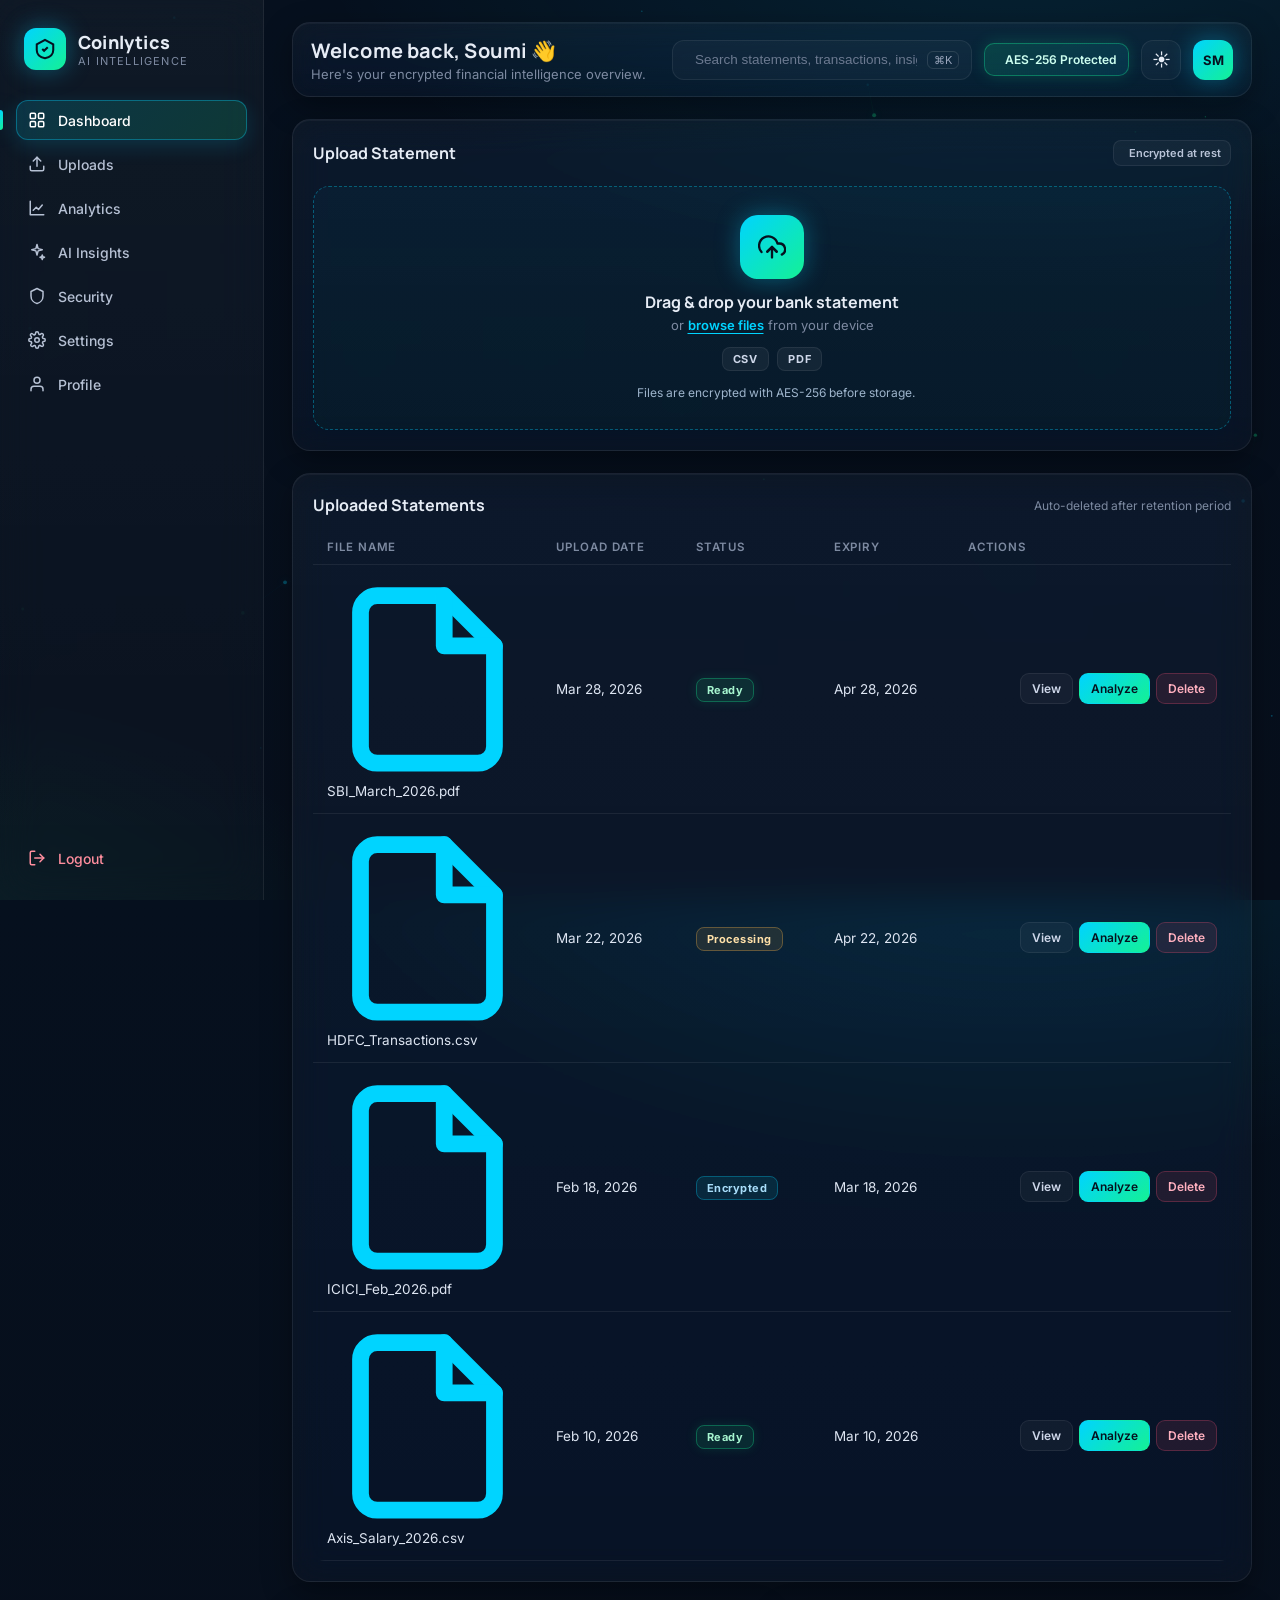
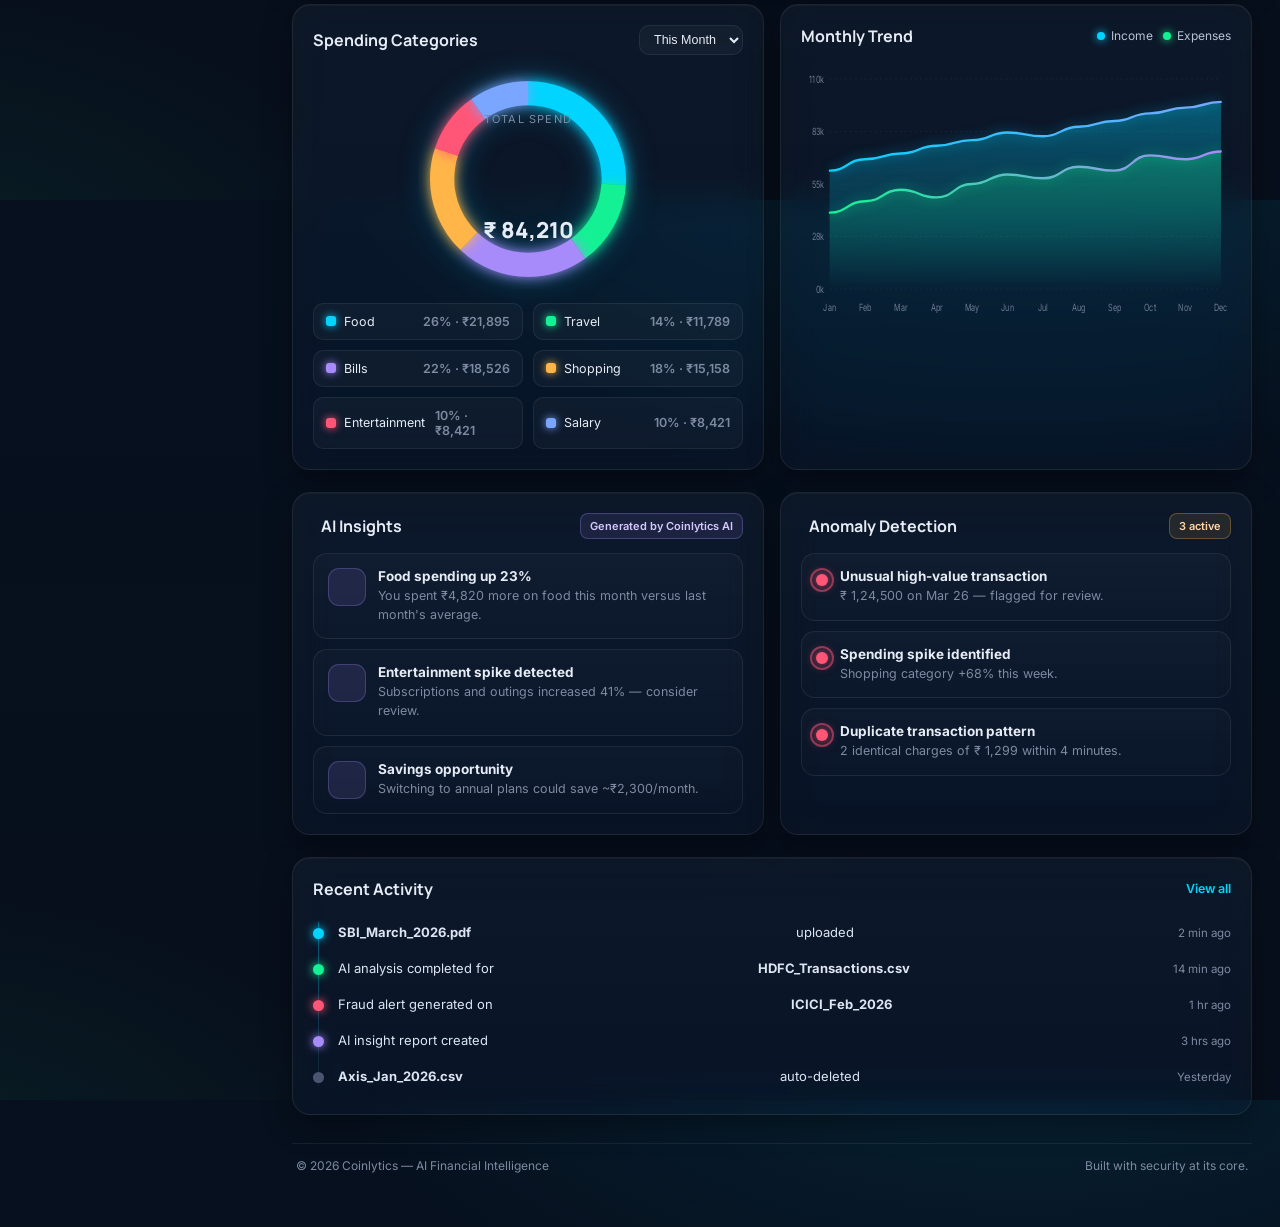
==== frontend/src/dashboard2.html @ 1932ca07 "dashboard uploaded" ====
<!DOCTYPE html>
<html lang="en">
<head>
<meta charset="UTF-8" />
<meta name="viewport" content="width=device-width, initial-scale=1.0" />
<title>Coinlytics — AI Financial Intelligence</title>
<link rel="preconnect" href="https://fonts.googleapis.com">
<link rel="preconnect" href="https://fonts.gstatic.com" crossorigin>
<link href="https://fonts.googleapis.com/css2?family=Inter:wght@400;500;600;700&family=Manrope:wght@500;600;700;800&family=Poppins:wght@500;600;700&display=swap" rel="stylesheet">
<link rel="stylesheet" href="css/dashboard2.css" />
</head>
<body>
<canvas id="particles"></canvas>

<div class="app">
  <!-- SIDEBAR -->
  <aside class="sidebar" id="sidebar">
    <div class="logo">
      <div class="logo-mark">
        <svg viewBox="0 0 24 24" fill="none" stroke="currentColor" stroke-width="2.2"><path d="M12 2L3 7v6c0 5 4 8 9 9 5-1 9-4 9-9V7l-9-5z"/><path d="M9 12l2 2 4-4"/></svg>
      </div>
      <div>
        <div class="logo-text">Coinlytics</div>
        <div class="logo-sub">AI Intelligence</div>
      </div>
    </div>

    <nav class="nav">
      <a class="nav-item active" href="#"><i data-icon="grid"></i><span>Dashboard</span></a>
      <a class="nav-item" href="#uploads"><i data-icon="upload"></i><span>Uploads</span></a>
      <a class="nav-item" href="#analytics"><i data-icon="chart"></i><span>Analytics</span></a>
      <a class="nav-item" href="#ai"><i data-icon="spark"></i><span>AI Insights</span></a>
      <a class="nav-item" href="#security"><i data-icon="shield"></i><span>Security</span></a>
      <a class="nav-item" href="#"><i data-icon="cog"></i><span>Settings</span></a>
      <a class="nav-item" href="#"><i data-icon="user"></i><span>Profile</span></a>
    </nav>

    <div class="sidebar-foot">
      <a class="nav-item logout" href="homepage1.html"><i data-icon="logout"></i><span>Logout</span></a>
    </div>
  </aside>

  <!-- MAIN -->
  <main class="main">
    <!-- HEADER -->
    <header class="topbar glass">
      <button class="hamburger" id="hamburger" aria-label="Toggle menu">
        <span></span><span></span><span></span>
      </button>
      <div class="welcome">
        <h1>Welcome back, Soumi <span class="wave">👋</span></h1>
        <p>Here's your encrypted financial intelligence overview.</p>
      </div>
      <div class="topbar-actions">
        <div class="search">
          <i data-icon="search"></i>
          <input type="text" placeholder="Search statements, transactions, insights…" />
          <span class="kbd">⌘K</span>
        </div>
        <div class="badge secure">
          <i data-icon="lock"></i><span>AES-256 Protected</span>
        </div>
        <button class="icon-btn theme-toggle" id="themeToggle" aria-label="Toggle Theme">
          <span id="themeIcon">☀️</span>
        </button>
        <div class="avatar">
          <span>SM</span>
        </div>
      </div>
    </header>

    <!--
    <section class="stats">
      <div class="stat-card glass">
        <div class="stat-head">
          <div class="stat-icon cyan"><i data-icon="file"></i></div>
          <span class="trend up">+12.4%</span>
        </div>
        <div class="stat-value" data-count="1284">0</div>
        <div class="stat-label">Statements Uploaded</div>
        <svg class="spark" viewBox="0 0 100 30" preserveAspectRatio="none"><polyline points="0,22 12,18 24,20 36,12 48,15 60,8 72,11 84,5 100,9" fill="none" stroke="url(#g1)" stroke-width="2"/><defs><linearGradient id="g1" x1="0" x2="1"><stop offset="0" stop-color="#00d4ff"/><stop offset="1" stop-color="#14f195"/></linearGradient></defs></svg>
      </div>
      <div class="stat-card glass">
        <div class="stat-head">
          <div class="stat-icon green"><i data-icon="zap"></i></div>
          <span class="trend up">+8.1%</span>
        </div>
        <div class="stat-value" data-count="38421">0</div>
        <div class="stat-label">Transactions Processed</div>
        <svg class="spark" viewBox="0 0 100 30" preserveAspectRatio="none"><polyline points="0,18 12,20 24,14 36,16 48,10 60,12 72,6 84,9 100,4" fill="none" stroke="url(#g1)" stroke-width="2"/></svg>
      </div>
      <div class="stat-card glass">
        <div class="stat-head">
          <div class="stat-icon violet"><i data-icon="spark"></i></div>
          <span class="trend up">+24.7%</span>
        </div>
        <div class="stat-value" data-count="412">0</div>
        <div class="stat-label">AI Insights Generated</div>
        <svg class="spark" viewBox="0 0 100 30" preserveAspectRatio="none"><polyline points="0,24 12,20 24,22 36,15 48,17 60,10 72,13 84,6 100,8" fill="none" stroke="url(#g1)" stroke-width="2"/></svg>
      </div>
      <div class="stat-card glass">
        <div class="stat-head">
          <div class="stat-icon red"><i data-icon="alert"></i></div>
          <span class="trend down">-3.2%</span>
        </div>
        <div class="stat-value" data-count="7">0</div>
        <div class="stat-label">Fraud Alerts Detected</div>
        <svg class="spark" viewBox="0 0 100 30" preserveAspectRatio="none"><polyline points="0,10 12,14 24,8 36,16 48,12 60,18 72,14 84,20 100,16" fill="none" stroke="#ff5577" stroke-width="2"/></svg>
      </div>
    </section>
    -->

    <!-- UPLOAD -->
    <section id="uploads" class="dashboard-grid">
      <div class="card glass upload-card">
        <div class="card-head">
          <h2>Upload Statement</h2>
          <span class="chip"><i data-icon="lock"></i> Encrypted at rest</span>
        </div>
        <div class="dropzone" id="dropzone">
          <div class="drop-icon"><i data-icon="upload-cloud"></i></div>
          <h3>Drag & drop your bank statement</h3>
          <p>or <label for="fileInput" class="browse">browse files</label> from your device</p>
          <div class="formats">
            <span>CSV</span><span>PDF</span>
          </div>
          <input type="file" id="fileInput" accept=".csv,.pdf" hidden multiple />
          <div class="progress" id="progress"><div class="bar"></div></div>
          <div class="secure-note"><i data-icon="shield"></i> Files are encrypted with AES-256 before storage.</div>
        </div>
      </div>

      <!-- HEALTH SCORE -->
      <!--
      <div class="card glass health-card">
        <div class="card-head">
          <h2>Financial Health</h2>
          <span class="chip good">Good</span>
        </div>
        <div class="health-body">
          <div class="gauge">
            <svg viewBox="0 0 160 160">
              <defs>
                <linearGradient id="ggrad" x1="0" x2="1" y1="0" y2="1">
                  <stop offset="0" stop-color="#00d4ff"/>
                  <stop offset="1" stop-color="#14f195"/>
                </linearGradient>
              </defs>
              <circle cx="80" cy="80" r="66" stroke="rgba(255,255,255,0.07)" stroke-width="12" fill="none"/>
              <circle id="gaugeArc" cx="80" cy="80" r="66" stroke="url(#ggrad)" stroke-width="12" fill="none" stroke-linecap="round" stroke-dasharray="414" stroke-dashoffset="414" transform="rotate(-90 80 80)"/>
            </svg>
            <div class="gauge-text">
              <div class="score" id="scoreNum">0</div>
              <div class="score-out">/ 100</div>
            </div>
          </div>
          <ul class="health-list">
            <li><span class="dot ok"></span> Strong saving pattern</li>
            <li><span class="dot warn"></span> Moderate spending risk</li>
            <li><span class="dot ok"></span> Low debt exposure</li>
            <li><span class="dot ok"></span> Income stability: high</li>
          </ul>
        </div>
      </div>
    -->
    </section>

    <!-- STATEMENTS TABLE -->
    <section class="card glass">
      <div class="card-head">
        <h2>Uploaded Statements</h2>
        <span class="muted"><i data-icon="clock"></i> Auto-deleted after retention period</span>
      </div>
      <div class="table-wrap">
        <table class="table">
          <thead>
            <tr><th>File Name</th><th>Upload Date</th><th>Status</th><th>Expiry</th><th class="ta-right">Actions</th></tr>
          </thead>
          <tbody id="filesBody">
            <tr><td><i data-icon="file"></i> SBI_March_2026.pdf</td><td>Mar 28, 2026</td><td><span class="status ready">Ready</span></td><td>Apr 28, 2026</td><td class="ta-right"><button class="btn ghost">View</button><button class="btn primary">Analyze</button><button class="btn danger">Delete</button></td></tr>
            <tr><td><i data-icon="file"></i> HDFC_Transactions.csv</td><td>Mar 22, 2026</td><td><span class="status processing">Processing</span></td><td>Apr 22, 2026</td><td class="ta-right"><button class="btn ghost">View</button><button class="btn primary">Analyze</button><button class="btn danger">Delete</button></td></tr>
            <tr><td><i data-icon="file"></i> ICICI_Feb_2026.pdf</td><td>Feb 18, 2026</td><td><span class="status encrypted">Encrypted</span></td><td>Mar 18, 2026</td><td class="ta-right"><button class="btn ghost">View</button><button class="btn primary">Analyze</button><button class="btn danger">Delete</button></td></tr>
            <tr><td><i data-icon="file"></i> Axis_Salary_2026.csv</td><td>Feb 10, 2026</td><td><span class="status ready">Ready</span></td><td>Mar 10, 2026</td><td class="ta-right"><button class="btn ghost">View</button><button class="btn primary">Analyze</button><button class="btn danger">Delete</button></td></tr>
          </tbody>
        </table>
      </div>
    </section>

    <!-- ANALYTICS -->
    <section id="analytics" class="grid-2">
      <div class="card glass">
        <div class="card-head">
          <h2>Spending Categories</h2>
          <select class="select"><option>This Month</option><option>Last Month</option><option>Year</option></select>
        </div>
        <div class="pie-wrap">
          <svg class="pie" id="pie" viewBox="0 0 200 200"></svg>
          <div class="pie-center">
            <div class="pc-label">Total Spend</div>
            <div class="pc-value">₹ 84,210</div>
          </div>
        </div>
        <ul class="cat-list" id="catList"></ul>
      </div>

      <div class="card glass">
        <div class="card-head">
          <h2>Monthly Trend</h2>
          <div class="legend"><span class="lg cyan">Income</span><span class="lg green">Expenses</span></div>
        </div>
        <div class="chart-wrap">
          <svg id="lineChart" viewBox="0 0 600 260" preserveAspectRatio="none"></svg>
          <div class="tooltip" id="tooltip"></div>
        </div>
      </div>
    </section>

    <!-- AI + ANOMALIES -->
    <section id="ai" class="grid-2">
      <div class="card glass">
        <div class="card-head">
          <h2><i data-icon="spark"></i> AI Insights</h2>
          <span class="chip ai">Generated by Coinlytics AI</span>
        </div>
        <div class="insights">
          <div class="insight">
            <div class="ins-icon"><i data-icon="trend"></i></div>
            <div><h4>Food spending up 23%</h4><p>You spent ₹4,820 more on food this month versus last month's average.</p></div>
          </div>
          <div class="insight">
            <div class="ins-icon"><i data-icon="entertain"></i></div>
            <div><h4>Entertainment spike detected</h4><p>Subscriptions and outings increased 41% — consider review.</p></div>
          </div>
          <div class="insight">
            <div class="ins-icon"><i data-icon="save"></i></div>
            <div><h4>Savings opportunity</h4><p>Switching to annual plans could save ~₹2,300/month.</p></div>
          </div>
        </div>
      </div>

      <div class="card glass">
        <div class="card-head">
          <h2><i data-icon="alert"></i> Anomaly Detection</h2>
          <span class="chip warn">3 active</span>
        </div>
        <div class="alerts">
          <div class="alert"><div class="pulse"></div><div><h4>Unusual high-value transaction</h4><p>₹ 1,24,500 on Mar 26 — flagged for review.</p></div></div>
          <div class="alert"><div class="pulse"></div><div><h4>Spending spike identified</h4><p>Shopping category +68% this week.</p></div></div>
          <div class="alert"><div class="pulse"></div><div><h4>Duplicate transaction pattern</h4><p>2 identical charges of ₹ 1,299 within 4 minutes.</p></div></div>
        </div>
      </div>
    </section>

    <!-- SECURITY + ACTIVITY -->
     <!--
    <section id="security" class="grid-2">
      <div class="card glass security-card">
        <div class="card-head">
          <h2><i data-icon="shield"></i> Security Center</h2>
          <span class="chip good">All systems secure</span>
        </div>
        <div class="sec-grid">
          <div class="sec-item"><i data-icon="lock"></i><div><h4>AES-256 Encryption</h4><p>Active on all uploads</p></div></div>
          <div class="sec-item"><i data-icon="cloud"></i><div><h4>Secure Cloud Storage</h4><p>Isolated, region-locked</p></div></div>
          <div class="sec-item"><i data-icon="clock"></i><div><h4>Limited Retention</h4><p>Auto-purge after 30 days</p></div></div>
          <div class="sec-item"><i data-icon="eye-off"></i><div><h4>Privacy-First</h4><p>Zero third-party trackers</p></div></div>
          <div class="sec-item"><i data-icon="key"></i><div><h4>Zero Credentials</h4><p>No bank passwords collected</p></div></div>
          <div class="sec-item"><i data-icon="shield"></i><div><h4>SOC 2 Aligned</h4><p>Audited controls</p></div></div>
        </div>
        <div class="pledge">
          <i data-icon="shield"></i>
          <p>We <strong>never</strong> ask for your banking password or login credentials.</p>
        </div>
      </div>
    -->

      <div class="card glass">
        <div class="card-head">
          <h2>Recent Activity</h2>
          <a class="muted-link" href="#">View all</a>
        </div>
        <ul class="timeline">
          <li><span class="tl-dot cyan"></span><div><b>SBI_March_2026.pdf</b> uploaded<small>2 min ago</small></div></li>
          <li><span class="tl-dot green"></span><div>AI analysis completed for <b>HDFC_Transactions.csv</b><small>14 min ago</small></div></li>
          <li><span class="tl-dot red"></span><div>Fraud alert generated on <b>ICICI_Feb_2026</b><small>1 hr ago</small></div></li>
          <li><span class="tl-dot violet"></span><div>AI insight report created<small>3 hrs ago</small></div></li>
          <li><span class="tl-dot muted"></span><div><b>Axis_Jan_2026.csv</b> auto-deleted<small>Yesterday</small></div></li>
        </ul>
      </div>
    </section>

    <footer class="foot">
      <span>© 2026 Coinlytics — AI Financial Intelligence</span>
      <span class="muted">Built with security at its core.</span>
    </footer>
  </main>
</div>

<script src="js/dashboard2.js"></script>
</body>
</html>
---- frontend/src/css/dashboard2.css ----
/* ============== BASE ============== */
*,*::before,*::after{box-sizing:border-box;margin:0;padding:0}
:root{
  --bg:#07111f;
  --bg-2:#0a1628;
  --panel:#0f172a;
  --panel-2:#0d1626;
  --line:rgba(255,255,255,0.07);
  --line-2:rgba(255,255,255,0.12);
  --text:#e6ecf5;
  --muted:#7d8aa1;
  --cyan:#00d4ff;
  --green:#14f195;
  --violet:#a78bfa;
  --red:#ff5577;
  --amber:#ffb547;
  --grad:linear-gradient(135deg,#00d4ff 0%,#14f195 100%);
  --grad-soft:linear-gradient(135deg,rgba(0,212,255,.15),rgba(20,241,149,.15));
  --glow-cyan:0 0 24px rgba(0,212,255,.35);
  --glow-green:0 0 24px rgba(20,241,149,.35);
  --radius:18px;
  --radius-sm:12px;
}
body.light-mode {
  --bg:#f4f7fb;
  --bg-2:#ffffff;
  --panel:#ffffff;
  --panel-2:#f8fafc;
  --line:rgba(15,23,42,0.08);
  --line-2:rgba(15,23,42,0.14);
  --text:#0f172a;
  --muted:#5b6475;

  background:
    radial-gradient(1200px 600px at 80% -10%,rgba(0,212,255,.08),transparent 60%),
    radial-gradient(900px 500px at -10% 110%,rgba(20,241,149,.08),transparent 60%),
    linear-gradient(180deg,#edf2f7 0%,#f8fafc 100%);
}
html,body{height:100%}
html {
  scroll-behavior: smooth;
}
body{
  font-family:'Inter','Manrope','Poppins',system-ui,sans-serif;
  color:var(--text);
  background:
    radial-gradient(1200px 600px at 80% -10%,rgba(0,212,255,.10),transparent 60%),
    radial-gradient(900px 500px at -10% 110%,rgba(20,241,149,.08),transparent 60%),
    linear-gradient(180deg,#06101e 0%,#070f1c 100%);
  min-height:100vh;
  overflow-x:hidden;
  -webkit-font-smoothing:antialiased;
  transition:
  background 0.4s ease,
  color 0.3s ease;
}
a{color:inherit;text-decoration:none}
button{font:inherit;cursor:pointer;border:0;background:none;color:inherit}

#particles{position:fixed;inset:0;z-index:0;pointer-events:none;opacity:.55}

/* ============== LAYOUT ============== */
.app{
  position:relative;z-index:1;
  display:grid;
  grid-template-columns:264px 1fr;
  min-height:100vh;
}
.main{padding:22px 28px 40px;display:flex;flex-direction:column;gap:22px;min-width:0}

/* ============== GLASS ============== */
.glass{
  background:linear-gradient(180deg,rgba(255,255,255,0.04),rgba(255,255,255,0.02));
  border:1px solid var(--line);
  backdrop-filter:blur(18px) saturate(140%);
  -webkit-backdrop-filter:blur(18px) saturate(140%);
  border-radius:var(--radius);
  box-shadow:0 10px 30px rgba(0,0,0,.35), inset 0 1px 0 rgba(255,255,255,.04);
}

/* ============== SIDEBAR ============== */
.sidebar{
  position:sticky;top:0;height:100vh;
  display:flex;flex-direction:column;gap:18px;
  padding:22px 16px;
  background:linear-gradient(180deg,rgba(255,255,255,0.04),rgba(255,255,255,0.015));
  border-right:1px solid var(--line);
  backdrop-filter:blur(20px);
  z-index:5;
}
.logo{display:flex;align-items:center;gap:12px;padding:6px 8px}
.logo-mark{
  width:42px;height:42px;border-radius:12px;
  display:grid;place-items:center;color:#06101e;
  background:var(--grad);
  box-shadow:var(--glow-cyan);
}
.logo-mark svg{width:22px;height:22px}
.logo-text{font-family:'Manrope',sans-serif;font-weight:800;letter-spacing:.2px;font-size:18px}
.logo-sub{font-size:11px;color:var(--muted);letter-spacing:1.2px;text-transform:uppercase}
.nav{display:flex;flex-direction:column;gap:4px;margin-top:6px}
.nav-item{
  display:flex;align-items:center;gap:12px;
  padding:11px 12px;border-radius:12px;
  color:#b6c1d4;font-weight:500;font-size:14px;
  position:relative;transition:all .25s ease;
}
.nav-item i{width:18px;height:18px;display:inline-block;flex-shrink:0}
.nav-item:hover{color:#fff;background:rgba(255,255,255,.04);box-shadow:inset 0 0 0 1px var(--line-2)}
.nav-item.active{
  color:#fff;
  background:var(--grad-soft);
  box-shadow:inset 0 0 0 1px rgba(0,212,255,.35),0 6px 20px rgba(0,212,255,.15);
}
.nav-item.active::before{
  content:"";position:absolute;left:-16px;top:10px;bottom:10px;width:3px;
  background:var(--grad);border-radius:0 4px 4px 0;box-shadow:var(--glow-cyan);
}
.sidebar-foot{margin-top:auto;display:flex;flex-direction:column;gap:10px}
.pro-card{
  padding:14px;border-radius:14px;
  background:linear-gradient(135deg,rgba(0,212,255,.12),rgba(20,241,149,.10));
  border:1px solid rgba(0,212,255,.25);
  position:relative;overflow:hidden;
}
.pro-card::after{content:"";position:absolute;inset:0;background:radial-gradient(120px 60px at 100% 0%,rgba(20,241,149,.25),transparent 70%);pointer-events:none}
.pro-title{font-weight:700;font-size:14px}
.pro-sub{font-size:12px;color:#a9b6cc;margin:4px 0 10px}
.pro-btn{
  width:100%;padding:8px 10px;border-radius:10px;font-weight:600;font-size:12.5px;
  color:#06101e;background:var(--grad);box-shadow:var(--glow-cyan);
  transition:transform .2s ease;
}
.pro-btn:hover{transform:translateY(-1px)}
.nav-item.logout{color:#ff8e9e}
.nav-item.logout:hover{background:rgba(255,85,119,.08)}

/* ============== TOPBAR ============== */
.topbar{
  display:flex;align-items:center;gap:18px;padding:14px 18px;
}
.hamburger{display:none;width:38px;height:38px;border-radius:10px;background:rgba(255,255,255,.04);border:1px solid var(--line);flex-direction:column;gap:4px;align-items:center;justify-content:center}
.hamburger span{width:18px;height:2px;background:#cfd8ea;border-radius:2px}
.welcome{flex:1;min-width:0}
.welcome h1{font-family:'Manrope',sans-serif;font-size:20px;font-weight:700;letter-spacing:.1px}
.welcome .wave{display:inline-block;animation:wave 2.5s ease infinite;transform-origin:70% 70%}
@keyframes wave{0%,60%,100%{transform:rotate(0)}10%{transform:rotate(14deg)}20%{transform:rotate(-8deg)}30%{transform:rotate(14deg)}40%{transform:rotate(-4deg)}50%{transform:rotate(10deg)}}
.welcome p{color:var(--muted);font-size:13px;margin-top:2px}
.topbar-actions{display:flex;align-items:center;gap:12px}
.search{
  display:flex;align-items:center;gap:10px;padding:9px 12px;
  background:rgba(255,255,255,.03);border:1px solid var(--line);border-radius:12px;min-width:300px;
  transition:border-color .2s ease, box-shadow .2s ease;
}
.search:focus-within{border-color:rgba(0,212,255,.4);box-shadow:0 0 0 3px rgba(0,212,255,.10)}
.search input{flex:1;background:none;border:0;outline:0;color:var(--text);font-size:13.5px}
.search input::placeholder{color:#6c7a91}
.kbd{font-size:11px;color:#9aa6bc;border:1px solid var(--line-2);padding:1px 6px;border-radius:6px}
.badge.secure{
  display:flex;align-items:center;gap:8px;font-size:12px;font-weight:600;
  padding:8px 12px;border-radius:10px;
  background:linear-gradient(135deg,rgba(20,241,149,.15),rgba(0,212,255,.10));
  border:1px solid rgba(20,241,149,.35);color:#cdfff0;
  box-shadow:0 0 16px rgba(20,241,149,.18);
}
.icon-btn{
  position:relative;width:40px;height:40px;border-radius:12px;
  background:rgba(255,255,255,.03);border:1px solid var(--line);
  display:grid;place-items:center;transition:all .2s ease;
}
.icon-btn:hover{border-color:rgba(0,212,255,.35);box-shadow:0 0 18px rgba(0,212,255,.15)}
.icon-btn .dot{position:absolute;top:9px;right:10px;width:8px;height:8px;border-radius:50%;background:#ff5577;box-shadow:0 0 8px #ff5577}
.avatar{
  width:40px;height:40px;border-radius:12px;display:grid;place-items:center;
  font-weight:700;font-size:13px;color:#06101e;
  background:var(--grad);box-shadow:var(--glow-cyan);
}

/* ============== STATS ============== */
/*
.stats{display:grid;grid-template-columns:repeat(4,1fr);gap:16px}
.stat-card{padding:18px;position:relative;overflow:hidden;transition:transform .3s ease, box-shadow .3s ease}
.stat-card:hover{transform:translateY(-3px);box-shadow:0 16px 40px rgba(0,0,0,.45),0 0 0 1px rgba(0,212,255,.25),0 0 28px rgba(0,212,255,.10)}
.stat-head{display:flex;align-items:center;justify-content:space-between;margin-bottom:14px}
.stat-icon{width:40px;height:40px;border-radius:11px;display:grid;place-items:center}
.stat-icon i{width:18px;height:18px}
.stat-icon.cyan{background:rgba(0,212,255,.12);color:var(--cyan);box-shadow:inset 0 0 0 1px rgba(0,212,255,.3)}
.stat-icon.green{background:rgba(20,241,149,.12);color:var(--green);box-shadow:inset 0 0 0 1px rgba(20,241,149,.3)}
.stat-icon.violet{background:rgba(167,139,250,.14);color:var(--violet);box-shadow:inset 0 0 0 1px rgba(167,139,250,.3)}
.stat-icon.red{background:rgba(255,85,119,.12);color:var(--red);box-shadow:inset 0 0 0 1px rgba(255,85,119,.3)}
.trend{font-size:11.5px;font-weight:700;padding:4px 8px;border-radius:8px}
.trend.up{color:#a6f5cf;background:rgba(20,241,149,.12);border:1px solid rgba(20,241,149,.25)}
.trend.down{color:#ffb0bf;background:rgba(255,85,119,.12);border:1px solid rgba(255,85,119,.3)}
.stat-value{font-family:'Manrope',sans-serif;font-size:28px;font-weight:800;letter-spacing:.3px}
.stat-label{font-size:12.5px;color:var(--muted);margin-top:2px}
.spark{width:100%;height:34px;margin-top:8px;opacity:.95}
*/
/* ============== CARDS ============== */
.card{padding:20px}
.card-head{display:flex;align-items:center;justify-content:space-between;gap:12px;margin-bottom:14px}
.card-head h2{font-family:'Manrope',sans-serif;font-size:16px;font-weight:700;display:flex;align-items:center;gap:8px}
.card-head h2 i{color:var(--cyan)}
.chip{font-size:11px;font-weight:600;padding:5px 9px;border-radius:8px;background:rgba(255,255,255,.04);border:1px solid var(--line);color:#b9c4d8;display:inline-flex;align-items:center;gap:6px}
.chip.good{color:#a6f5cf;background:rgba(20,241,149,.10);border-color:rgba(20,241,149,.3)}
.chip.warn{color:#ffd6a8;background:rgba(255,181,71,.10);border-color:rgba(255,181,71,.3)}
.chip.ai{color:#d6c8ff;background:rgba(167,139,250,.10);border-color:rgba(167,139,250,.3)}
.muted{color:var(--muted);font-size:12px;display:inline-flex;align-items:center;gap:6px}
.muted-link{color:var(--cyan);font-size:12.5px;font-weight:600}
.select{background:rgba(255,255,255,.03);color:var(--text);border:1px solid var(--line);border-radius:10px;padding:6px 10px;font-size:12.5px;outline:0}

.grid-2{display:grid;grid-template-columns:1fr 1fr;gap:16px}


/* ============== UPLOAD ============== */
.upload-card{display:flex;flex-direction:column}
.dashboard-grid {
  display: grid;
  grid-template-columns: 1fr;
}
.dropzone{
  margin-top:6px;padding:28px;border-radius:16px;text-align:center;
  border:1.5px dashed rgba(0,212,255,.35);
  background:linear-gradient(180deg,rgba(0,212,255,.04),rgba(20,241,149,.03));
  position:relative;transition:all .25s ease;
}
.dropzone.drag{border-color:rgba(20,241,149,.65);box-shadow:0 0 0 4px rgba(20,241,149,.12),inset 0 0 40px rgba(20,241,149,.08)}
.drop-icon{
  width:64px;height:64px;border-radius:18px;margin:0 auto 12px;
  display:grid;place-items:center;color:#06101e;
  background:var(--grad);box-shadow:var(--glow-cyan);
  animation:float 4s ease-in-out infinite;
}
.drop-icon i{width:28px;height:28px}
.dropzone h3{font-family:'Manrope',sans-serif;font-size:16px;font-weight:700}
.dropzone p{color:var(--muted);font-size:13px;margin-top:4px}
.browse{color:var(--cyan);font-weight:600;cursor:pointer;text-decoration:underline;text-underline-offset:3px}
.formats{display:flex;justify-content:center;gap:8px;margin-top:14px}
.formats span{font-size:11px;font-weight:700;padding:4px 10px;border-radius:8px;background:rgba(255,255,255,.05);border:1px solid var(--line);color:#cfd8ea;letter-spacing:.8px}
.progress{margin:14px auto 0;width:100%;max-width:380px;height:6px;border-radius:4px;background:rgba(255,255,255,.05);overflow:hidden;display:none}
.progress.show{display:block}
.progress .bar{height:100%;width:0%;background:var(--grad);box-shadow:var(--glow-cyan);transition:width .2s ease}
.secure-note{margin-top:14px;font-size:12px;color:#9eb5cc;display:inline-flex;align-items:center;gap:8px}
.secure-note i{color:var(--green)}
@keyframes float{0%,100%{transform:translateY(0)}50%{transform:translateY(-6px)}}

/* ============== HEALTH ============== */
/*
.health-body{display:flex;gap:20px;align-items:center}
.gauge{position:relative;width:180px;height:180px;flex-shrink:0}
.gauge svg{width:100%;height:100%;filter:drop-shadow(0 0 12px rgba(0,212,255,.35))}
.gauge-text{position:absolute;inset:0;display:grid;place-items:center;text-align:center}
.score{font-family:'Manrope',sans-serif;font-size:42px;font-weight:800;background:var(--grad);-webkit-background-clip:text;background-clip:text;color:transparent}
.score-out{font-size:11px;color:var(--muted);letter-spacing:1.5px}
.health-list{list-style:none;display:flex;flex-direction:column;gap:10px;font-size:13.5px;color:#cfd8ea}
.health-list li{display:flex;align-items:center;gap:10px}
.health-list .dot{width:8px;height:8px;border-radius:50%}
.health-list .dot.ok{background:var(--green);box-shadow:0 0 10px var(--green)}
.health-list .dot.warn{background:var(--amber);box-shadow:0 0 10px var(--amber)}
*/

/* ============== TABLE ============== */
.table-wrap{overflow-x:auto;border-radius:12px}
.table{width:100%;border-collapse:separate;border-spacing:0;font-size:13.5px;min-width:680px}
.table th{text-align:left;font-weight:600;color:var(--muted);font-size:11.5px;letter-spacing:.8px;text-transform:uppercase;padding:10px 14px;border-bottom:1px solid var(--line)}
.table td{padding:14px;border-bottom:1px solid var(--line);color:#dde5f2}
.table tbody tr{transition:background .25s ease}
.table tbody tr:hover{background:rgba(0,212,255,.04)}
.table td i{color:var(--cyan);margin-right:8px;vertical-align:-3px}
.ta-right{text-align:right}
.status{font-size:11px;font-weight:700;padding:4px 10px;border-radius:8px;letter-spacing:.5px}
.status.ready{color:#a6f5cf;background:rgba(20,241,149,.10);border:1px solid rgba(20,241,149,.3);box-shadow:0 0 12px rgba(20,241,149,.12)}
.status.processing{color:#ffe0a8;background:rgba(255,181,71,.10);border:1px solid rgba(255,181,71,.3)}
.status.encrypted{color:#a8defa;background:rgba(0,212,255,.10);border:1px solid rgba(0,212,255,.3)}
.btn{font-size:12px;font-weight:600;padding:7px 11px;border-radius:9px;margin-left:6px;transition:all .2s ease;border:1px solid transparent}
.btn.ghost{background:rgba(255,255,255,.04);border-color:var(--line);color:#cfd8ea}
.btn.ghost:hover{border-color:var(--line-2)}
.btn.primary{background:var(--grad);color:#06101e}
.btn.primary:hover{box-shadow:var(--glow-cyan)}
.btn.danger{background:rgba(255,85,119,.1);color:#ffb0bf;border-color:rgba(255,85,119,.25)}
.btn.danger:hover{background:rgba(255,85,119,.18)}

/* =========================================================
   COMPACT UPLOADED FILE LIST
   ========================================================= */

.uploaded-files{
  display:flex;
  flex-direction:column;
  gap:10px;
  margin-top:14px;
}

.file-item{
  display:flex;
  align-items:center;
  justify-content:space-between;

  padding:10px 14px;
  border-radius:14px;

  background:rgba(255,255,255,.03);
  border:1px solid var(--line);

  min-height:auto;
}

.file-left{
  display:flex;
  align-items:center;
  gap:12px;
}

.file-icon{
  width:38px;
  height:38px;
  border-radius:10px;
  display:grid;
  place-items:center;

  background:rgba(0,212,255,.12);
  color:var(--cyan);

  flex-shrink:0;
}

.file-info h4{
  font-size:14px;
  margin-bottom:2px;
  line-height:1.2;
}

.file-info p{
  font-size:12px;
  color:var(--muted);
  margin:0;
}

.file-actions{
  display:flex;
  align-items:center;
  gap:8px;
}

.file-actions button{
  width:32px;
  height:32px;
  border-radius:10px;
  padding:0;
}

/* ============== PIE ============== */
.pie-wrap{position:relative;width:220px;height:220px;margin:6px auto 14px}
.pie{width:100%;height:100%;filter:drop-shadow(0 0 14px rgba(0,212,255,.25))}
.pie-center{position:absolute;inset:0;display:grid;place-items:center;text-align:center}
.pc-label{font-size:11px;color:var(--muted);letter-spacing:1.2px;text-transform:uppercase}
.pc-value{font-family:'Manrope',sans-serif;font-size:22px;font-weight:800;margin-top:2px}
.cat-list{list-style:none;display:grid;grid-template-columns:1fr 1fr;gap:10px}
.cat-list li{display:flex;align-items:center;justify-content:space-between;gap:10px;padding:10px 12px;background:rgba(255,255,255,.03);border:1px solid var(--line);border-radius:10px;font-size:12.5px}
.cat-left{display:flex;align-items:center;gap:8px}
.cat-dot{width:10px;height:10px;border-radius:3px}
.cat-right{color:var(--muted);font-weight:600}

/* ============== LINE CHART ============== */
.chart-wrap{position:relative;width:100%}
#lineChart{width:100%;height:260px;display:block}
.legend{display:flex;gap:10px;font-size:12px}
.lg{display:inline-flex;align-items:center;gap:6px;color:#b9c4d8}
.lg::before{content:"";width:8px;height:8px;border-radius:50%}
.lg.cyan::before{background:var(--cyan);box-shadow:0 0 8px var(--cyan)}
.lg.green::before{background:var(--green);box-shadow:0 0 8px var(--green)}
.tooltip{position:absolute;pointer-events:none;background:rgba(7,17,31,.95);border:1px solid var(--line-2);padding:8px 10px;border-radius:8px;font-size:11.5px;color:#dde5f2;opacity:0;transition:opacity .15s;white-space:nowrap;backdrop-filter:blur(6px)}

/* ============== INSIGHTS / ALERTS ============== */
.insights,.alerts{display:flex;flex-direction:column;gap:10px}
.insight,.alert{
  display:flex;gap:12px;padding:14px;border-radius:14px;
  background:linear-gradient(180deg,rgba(255,255,255,.025),rgba(255,255,255,.01));
  border:1px solid var(--line);transition:all .25s ease;
}
.insight:hover{border-color:rgba(167,139,250,.35);box-shadow:0 6px 24px rgba(167,139,250,.10)}
.alert:hover{border-color:rgba(255,85,119,.4);box-shadow:0 6px 24px rgba(255,85,119,.10)}
.ins-icon{width:38px;height:38px;border-radius:11px;display:grid;place-items:center;color:var(--violet);background:rgba(167,139,250,.12);box-shadow:inset 0 0 0 1px rgba(167,139,250,.25);flex-shrink:0}
.insight h4,.alert h4{font-size:13.5px;font-weight:700;margin-bottom:3px}
.insight p,.alert p{font-size:12.5px;color:var(--muted);line-height:1.5}
.alert{position:relative}
.alert .pulse{
  width:12px;height:12px;border-radius:50%;background:var(--red);
  margin-top:6px;flex-shrink:0;position:relative;box-shadow:0 0 12px var(--red);
}
.alert .pulse::after{content:"";position:absolute;inset:-6px;border-radius:50%;border:2px solid var(--red);opacity:.5;animation:pulse 1.6s ease-out infinite}
@keyframes pulse{0%{transform:scale(.6);opacity:.7}100%{transform:scale(1.6);opacity:0}}

/* ============== SECURITY ============== */
.sec-grid{display:grid;grid-template-columns:1fr 1fr;gap:10px}
.sec-item{display:flex;gap:12px;padding:12px;border-radius:12px;background:rgba(255,255,255,.025);border:1px solid var(--line);align-items:center}
.sec-item>i{width:34px;height:34px;display:grid;place-items:center;color:var(--green);background:rgba(20,241,149,.10);border-radius:10px;box-shadow:inset 0 0 0 1px rgba(20,241,149,.25);flex-shrink:0}
.sec-item h4{font-size:13px;font-weight:700}
.sec-item p{font-size:11.5px;color:var(--muted);margin-top:2px}
.pledge{margin-top:14px;padding:14px;border-radius:12px;display:flex;gap:12px;align-items:center;
  background:linear-gradient(135deg,rgba(20,241,149,.10),rgba(0,212,255,.06));
  border:1px solid rgba(20,241,149,.3);
}
.pledge i{color:var(--green);width:24px;height:24px;flex-shrink:0}
.pledge p{font-size:13px;color:#d8f5e8}
.pledge strong{color:#fff}

/* ============== TIMELINE ============== */
.timeline{list-style:none;display:flex;flex-direction:column;gap:0;position:relative}
.timeline::before{content:"";position:absolute;left:5px;top:8px;bottom:8px;width:1px;background:linear-gradient(180deg,rgba(0,212,255,.4),rgba(255,255,255,.04))}
.timeline li{display:flex;gap:14px;padding:10px 0;font-size:13px}
.timeline li>div{display:flex;justify-content:space-between;flex:1;color:#dde5f2;gap:12px;align-items:baseline}
.timeline li small{color:var(--muted);font-size:11.5px;white-space:nowrap}
.tl-dot{width:11px;height:11px;border-radius:50%;margin-top:4px;flex-shrink:0;position:relative;z-index:1}
.tl-dot.cyan{background:var(--cyan);box-shadow:0 0 10px var(--cyan)}
.tl-dot.green{background:var(--green);box-shadow:0 0 10px var(--green)}
.tl-dot.red{background:var(--red);box-shadow:0 0 10px var(--red)}
.tl-dot.violet{background:var(--violet);box-shadow:0 0 10px var(--violet)}
.tl-dot.muted{background:#4a5670}

.recent-activity {
  width: 100%;
  grid-column: 1 / -1;
}

/* ============== FOOTER ============== */
.foot{display:flex;justify-content:space-between;align-items:center;padding:14px 4px;font-size:12px;color:var(--muted);border-top:1px solid var(--line);margin-top:6px}

/* ============== ENTRANCE ANIMATIONS ============== */
.glass,.card,.stat-card{animation:rise .6s ease both}
.stat-card:nth-child(1){animation-delay:.04s}
.stat-card:nth-child(2){animation-delay:.10s}
.stat-card:nth-child(3){animation-delay:.16s}
.stat-card:nth-child(4){animation-delay:.22s}
@keyframes rise{from{opacity:0;transform:translateY(14px)}to{opacity:1;transform:translateY(0)}}

/* ============== RESPONSIVE ============== */
@media (max-width:1180px){
  .stats{grid-template-columns:repeat(2,1fr)}
  .grid-2{grid-template-columns:1fr}
  .sec-grid{grid-template-columns:1fr 1fr}
}
@media (max-width:900px){
  .app{grid-template-columns:1fr}
  .sidebar{
    position:fixed;left:0;top:0;height:100vh;width:264px;
    transform:translateX(-100%);transition:transform .3s ease;
  }
  .sidebar.open{transform:translateX(0);box-shadow:0 0 60px rgba(0,0,0,.6)}
  .hamburger{display:flex}
  .main{padding:16px}
  .search{min-width:0;flex:1}
  .welcome h1{font-size:17px}
  .welcome p{display:none}
}
@media (max-width:680px){
  .stats{grid-template-columns:1fr 1fr}
  .cat-list,.sec-grid{grid-template-columns:1fr}
  .topbar{flex-wrap:wrap}
  .topbar-actions{flex-wrap:wrap;width:100%}
  .search{order:5;width:100%}
  .badge.secure span{display:none}
  .health-body{flex-direction:column;text-align:center}
  .stat-value{font-size:22px}
  .foot{flex-direction:column;gap:6px}
}
@media (max-width:440px){
  .stats{grid-template-columns:1fr}
}

/* ===== LIGHT MODE FIXES ===== */
body.light-mode .sidebar {
  background:rgba(255,255,255,0.75);
}

body.light-mode .glass {
  background:rgba(255,255,255,0.7);
}

body.light-mode .nav-item {
  color:#334155;
}

body.light-mode .nav-item:hover {
  color:#0f172a;
  background:rgba(15,23,42,0.05);
}

body.light-mode .nav-item.active {
  color:#0f172a;
}
body.light-mode .logo-sub,
body.light-mode .stat-label,
body.light-mode .table-sub,
body.light-mode .muted,
body.light-mode p {
  color:#5b6475;
}

body.light-mode input,
body.light-mode textarea {
  color:#0f172a;
}

body.light-mode .search input::placeholder {
  color:#64748b;
}

body.light-mode .topbar,
body.light-mode .stat-card,
body.light-mode .card,
body.light-mode .table,
body.light-mode .chart-card {
  border:1px solid rgba(15,23,42,0.08);
}

.theme-toggle {
  font-size:18px;
}

body,
.sidebar,
.topbar,
.glass,
.card,
.stat-card,
.chart-card,
.table,
.nav-item,
button,
input,
textarea,
select,
.icon-btn,
.progress-fill,
.progress-track,
.upload-box,
.activity-item,
.transaction-item {
  transition:
    background-color 0.35s ease,
    color 0.35s ease,
    border-color 0.35s ease,
    box-shadow 0.35s ease,
    transform 0.25s ease;
}


/* =========================================================
   COMPLETE LIGHT MODE TEXT FIX
   ========================================================= */

body.light-mode {
  --text:#0f172a;
  --muted:#475569;
}

/* Main Headings */
body.light-mode h1,
body.light-mode h2,
body.light-mode h3,
body.light-mode h4,
body.light-mode h5,
body.light-mode h6 {
  color: var(--text);
}

/* Paragraphs & Labels */
body.light-mode p,
body.light-mode span,
body.light-mode label,
body.light-mode small,
body.light-mode strong {
  color: var(--text);
}

/* Secondary Text */
body.light-mode .muted,
body.light-mode .subtitle,
body.light-mode .stat-label,
body.light-mode .table-sub,
body.light-mode .logo-sub,
body.light-mode .section-subtitle {
  color: var(--muted);
}

/* Sidebar */
body.light-mode .nav-item {
  color: #334155;
}

body.light-mode .nav-item.active {
  color: #0f172a;
}

/* Cards */
body.light-mode .card,
body.light-mode .stat-card,
body.light-mode .chart-card,
body.light-mode .glass {
  color: var(--text);
}

/* Inputs */
body.light-mode input,
body.light-mode textarea,
body.light-mode select {
  color: var(--text);
  background: rgba(255,255,255,0.9);
}

/* Placeholder */
body.light-mode input::placeholder,
body.light-mode textarea::placeholder {
  color: #64748b;
}

/* Tables */
body.light-mode table,
body.light-mode th,
body.light-mode td {
  color: var(--text);
}

/* Buttons */
body.light-mode button {
  color: var(--text);
}
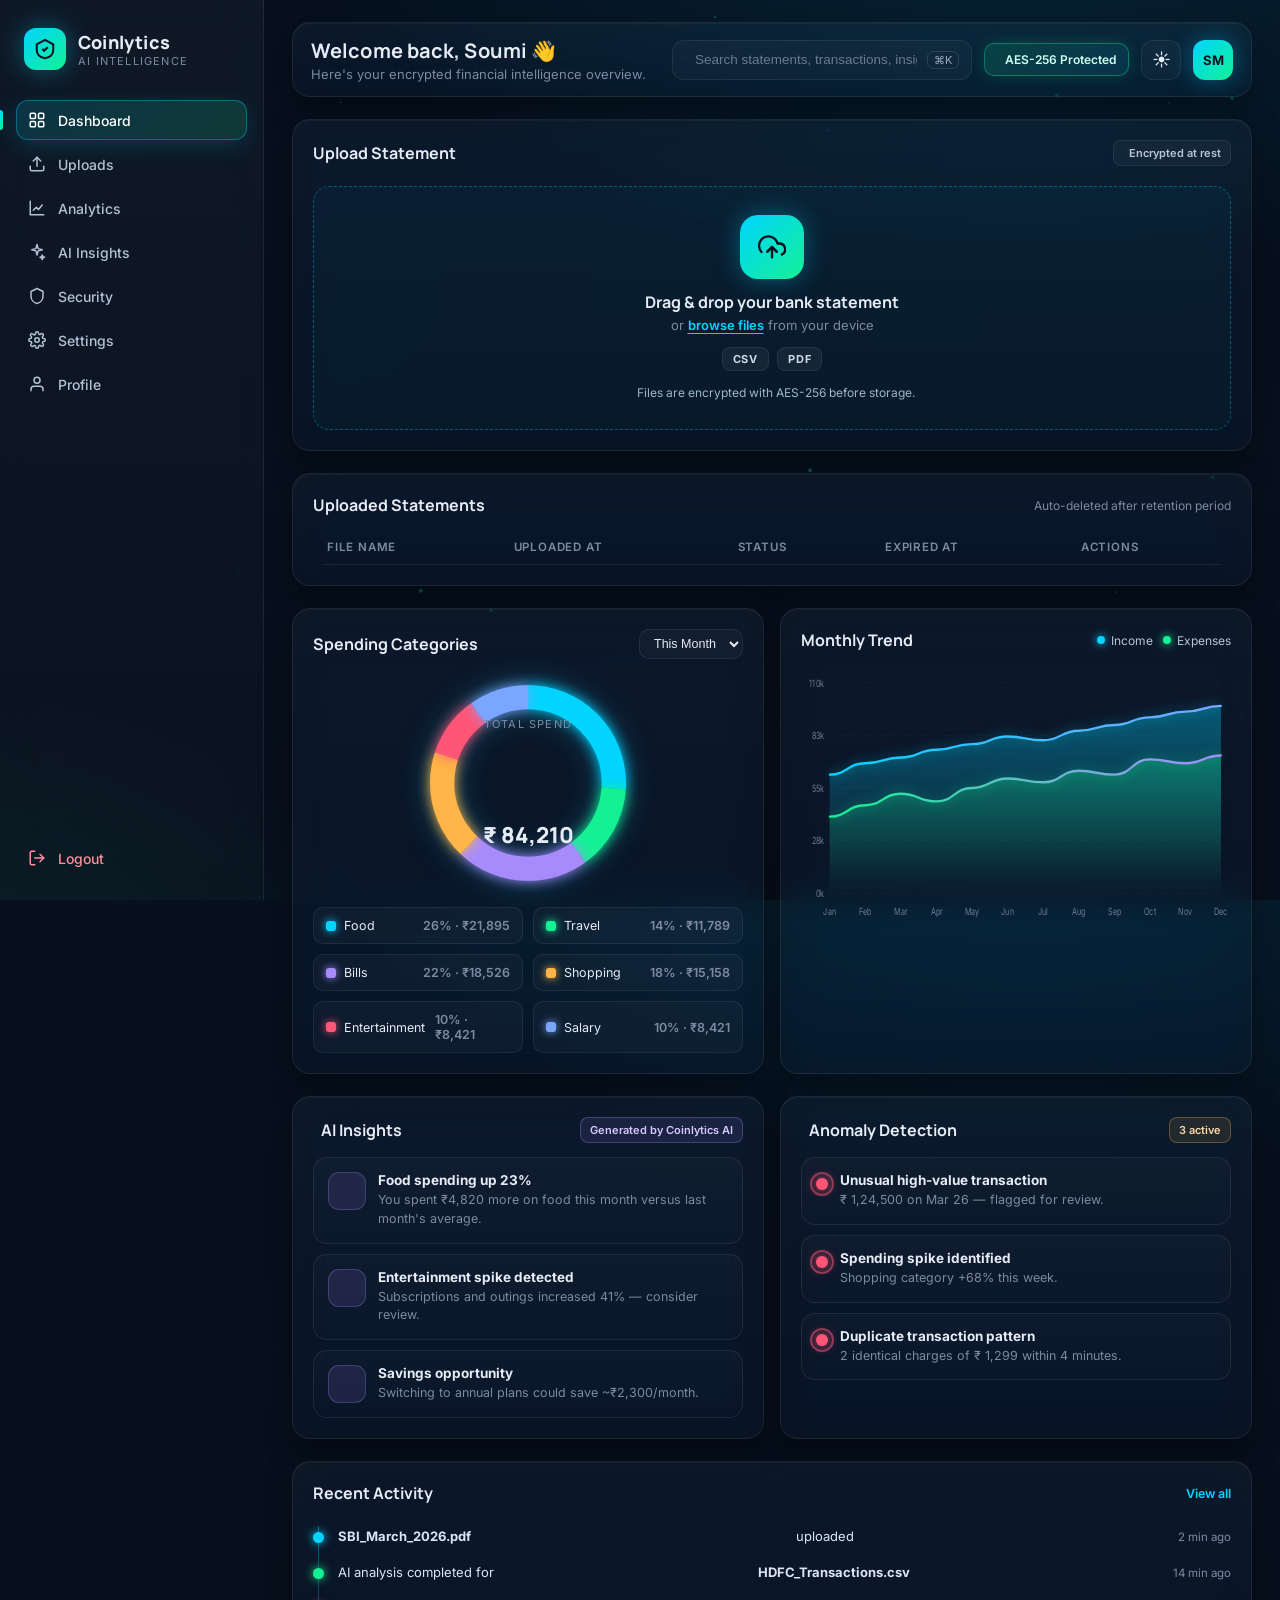
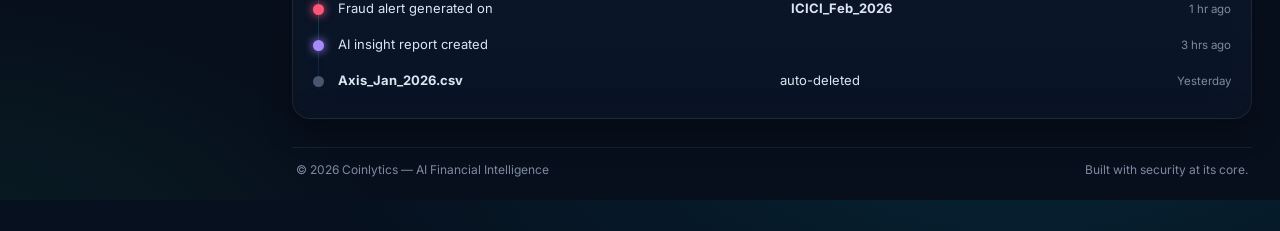
==== commit 8d19f2be: "file uploaded api added" ====
--- a/frontend/src/dashboard2.html
+++ b/frontend/src/dashboard2.html
@@ -174,14 +174,20 @@
       <div class="table-wrap">
         <table class="table">
           <thead>
-            <tr><th>File Name</th><th>Upload Date</th><th>Status</th><th>Expiry</th><th class="ta-right">Actions</th></tr>
+            <tr>
+              <th>File Name</th>
+              <th>Uploaded At</th>
+              <th>Status</th>
+              <th>Expired At</th>
+              <th class="ta-right">Actions</th>
+            </tr>
           </thead>
-          <tbody id="filesBody">
+          <!-- <tbody id="filesBody">
             <tr><td><i data-icon="file"></i> SBI_March_2026.pdf</td><td>Mar 28, 2026</td><td><span class="status ready">Ready</span></td><td>Apr 28, 2026</td><td class="ta-right"><button class="btn ghost">View</button><button class="btn primary">Analyze</button><button class="btn danger">Delete</button></td></tr>
             <tr><td><i data-icon="file"></i> HDFC_Transactions.csv</td><td>Mar 22, 2026</td><td><span class="status processing">Processing</span></td><td>Apr 22, 2026</td><td class="ta-right"><button class="btn ghost">View</button><button class="btn primary">Analyze</button><button class="btn danger">Delete</button></td></tr>
             <tr><td><i data-icon="file"></i> ICICI_Feb_2026.pdf</td><td>Feb 18, 2026</td><td><span class="status encrypted">Encrypted</span></td><td>Mar 18, 2026</td><td class="ta-right"><button class="btn ghost">View</button><button class="btn primary">Analyze</button><button class="btn danger">Delete</button></td></tr>
             <tr><td><i data-icon="file"></i> Axis_Salary_2026.csv</td><td>Feb 10, 2026</td><td><span class="status ready">Ready</span></td><td>Mar 10, 2026</td><td class="ta-right"><button class="btn ghost">View</button><button class="btn primary">Analyze</button><button class="btn danger">Delete</button></td></tr>
-          </tbody>
+          </tbody> -->
         </table>
       </div>
     </section>
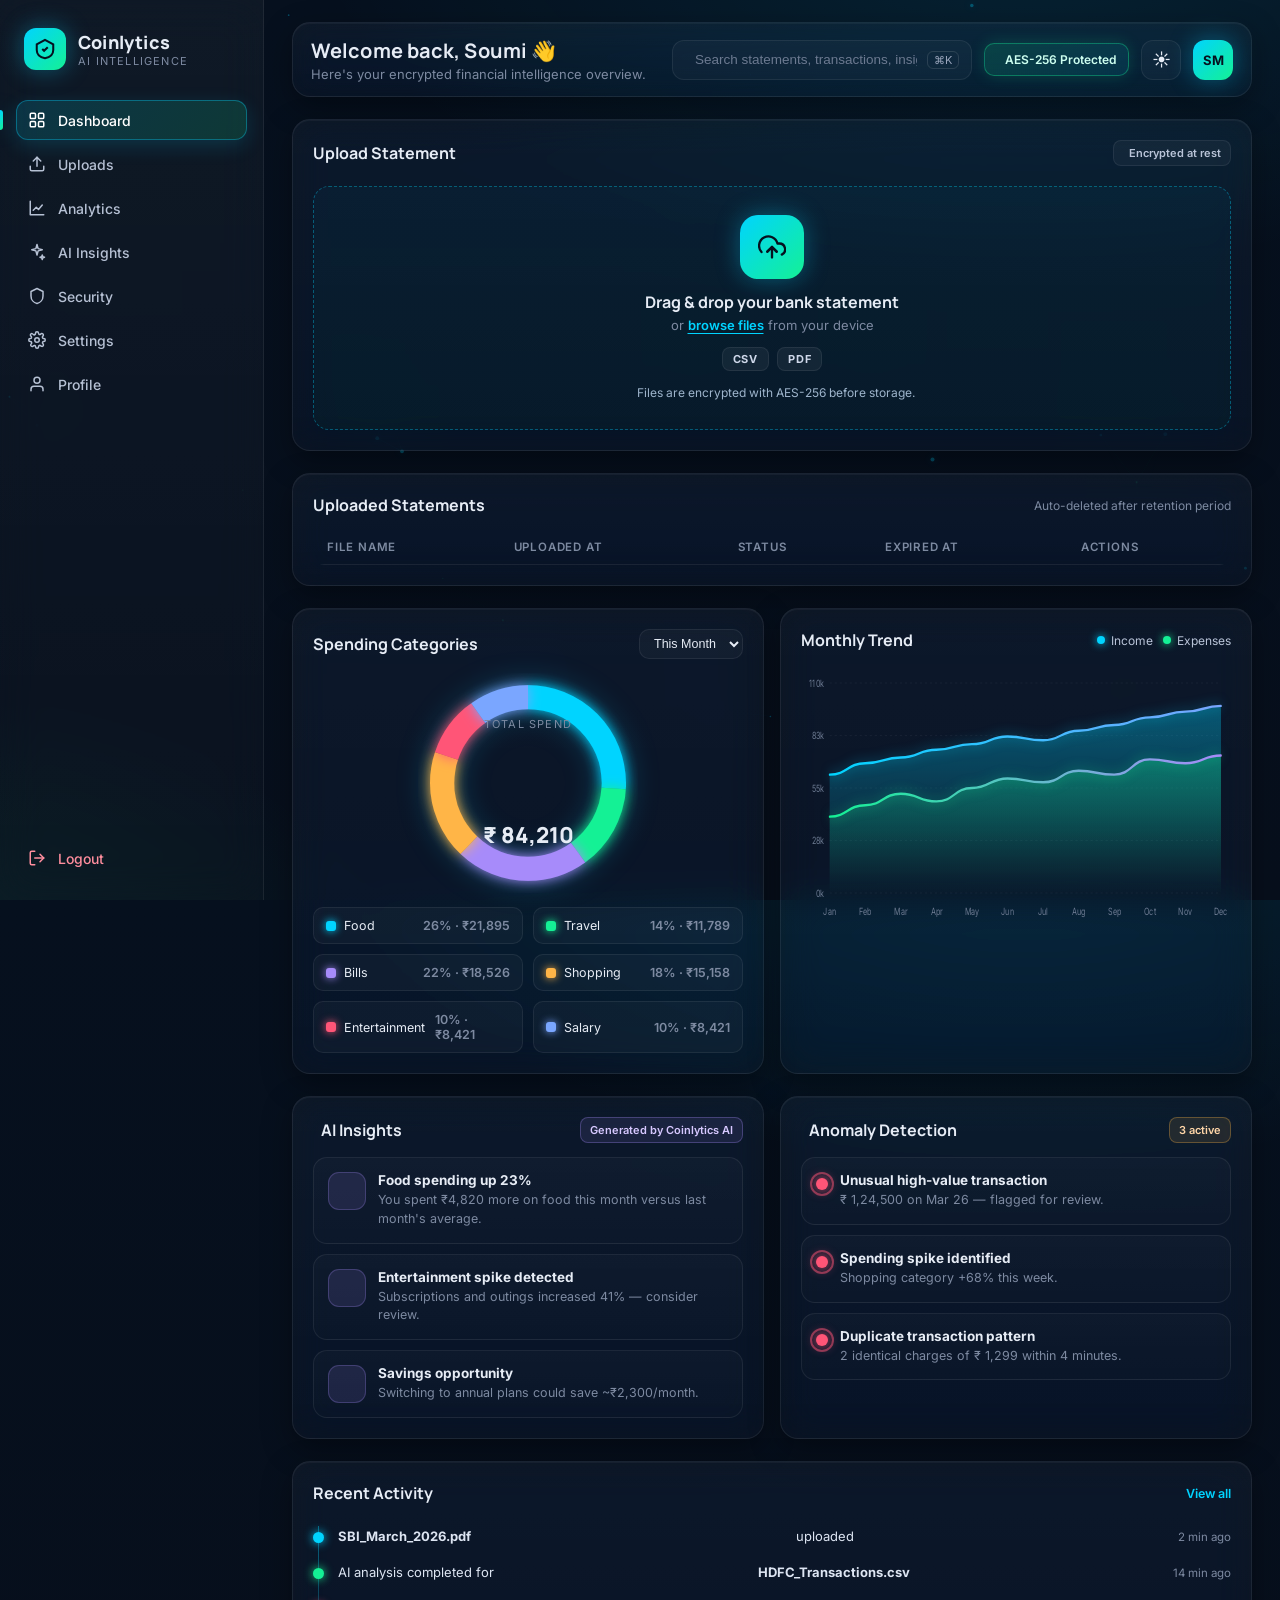
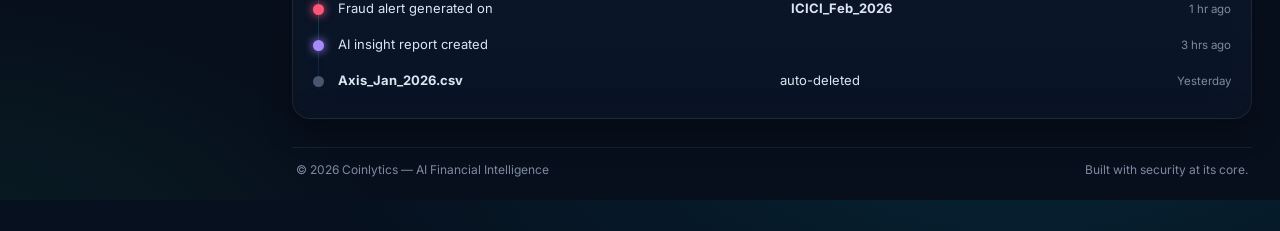
==== commit 30cf3ece: "file storage timing changed" ====
--- a/frontend/src/dashboard2.html
+++ b/frontend/src/dashboard2.html
@@ -182,12 +182,8 @@
               <th class="ta-right">Actions</th>
             </tr>
           </thead>
-          <!-- <tbody id="filesBody">
-            <tr><td><i data-icon="file"></i> SBI_March_2026.pdf</td><td>Mar 28, 2026</td><td><span class="status ready">Ready</span></td><td>Apr 28, 2026</td><td class="ta-right"><button class="btn ghost">View</button><button class="btn primary">Analyze</button><button class="btn danger">Delete</button></td></tr>
-            <tr><td><i data-icon="file"></i> HDFC_Transactions.csv</td><td>Mar 22, 2026</td><td><span class="status processing">Processing</span></td><td>Apr 22, 2026</td><td class="ta-right"><button class="btn ghost">View</button><button class="btn primary">Analyze</button><button class="btn danger">Delete</button></td></tr>
-            <tr><td><i data-icon="file"></i> ICICI_Feb_2026.pdf</td><td>Feb 18, 2026</td><td><span class="status encrypted">Encrypted</span></td><td>Mar 18, 2026</td><td class="ta-right"><button class="btn ghost">View</button><button class="btn primary">Analyze</button><button class="btn danger">Delete</button></td></tr>
-            <tr><td><i data-icon="file"></i> Axis_Salary_2026.csv</td><td>Feb 10, 2026</td><td><span class="status ready">Ready</span></td><td>Mar 10, 2026</td><td class="ta-right"><button class="btn ghost">View</button><button class="btn primary">Analyze</button><button class="btn danger">Delete</button></td></tr>
-          </tbody> -->
+        
+          <tbody id="filesBody"></tbody>
         </table>
       </div>
     </section>
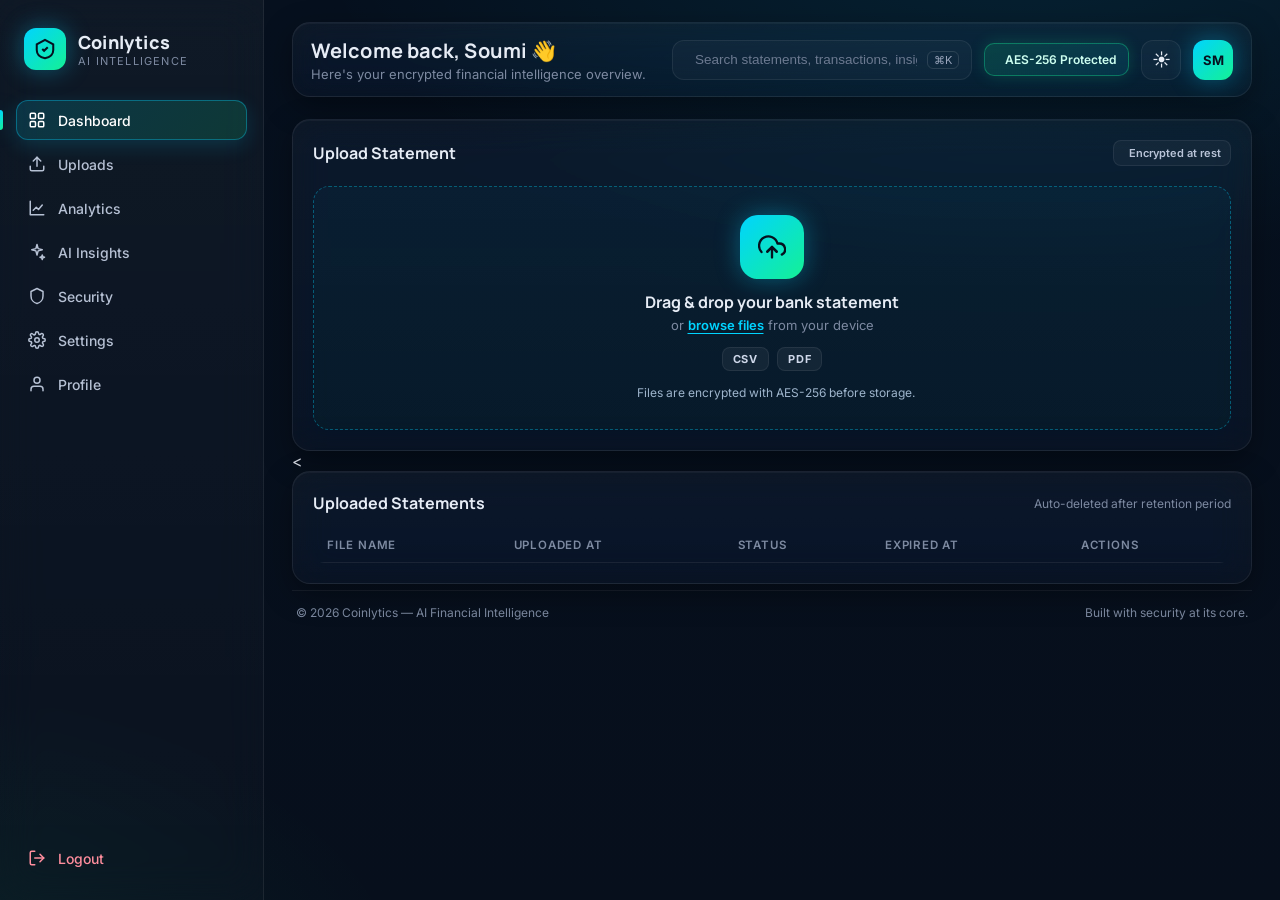
==== commit 7ff52c68: "Integration not complete" ====
--- a/frontend/src/dashboard2.html
+++ b/frontend/src/dashboard2.html
@@ -69,46 +69,6 @@
       </div>
     </header>
 
-    <!--
-    <section class="stats">
-      <div class="stat-card glass">
-        <div class="stat-head">
-          <div class="stat-icon cyan"><i data-icon="file"></i></div>
-          <span class="trend up">+12.4%</span>
-        </div>
-        <div class="stat-value" data-count="1284">0</div>
-        <div class="stat-label">Statements Uploaded</div>
-        <svg class="spark" viewBox="0 0 100 30" preserveAspectRatio="none"><polyline points="0,22 12,18 24,20 36,12 48,15 60,8 72,11 84,5 100,9" fill="none" stroke="url(#g1)" stroke-width="2"/><defs><linearGradient id="g1" x1="0" x2="1"><stop offset="0" stop-color="#00d4ff"/><stop offset="1" stop-color="#14f195"/></linearGradient></defs></svg>
-      </div>
-      <div class="stat-card glass">
-        <div class="stat-head">
-          <div class="stat-icon green"><i data-icon="zap"></i></div>
-          <span class="trend up">+8.1%</span>
-        </div>
-        <div class="stat-value" data-count="38421">0</div>
-        <div class="stat-label">Transactions Processed</div>
-        <svg class="spark" viewBox="0 0 100 30" preserveAspectRatio="none"><polyline points="0,18 12,20 24,14 36,16 48,10 60,12 72,6 84,9 100,4" fill="none" stroke="url(#g1)" stroke-width="2"/></svg>
-      </div>
-      <div class="stat-card glass">
-        <div class="stat-head">
-          <div class="stat-icon violet"><i data-icon="spark"></i></div>
-          <span class="trend up">+24.7%</span>
-        </div>
-        <div class="stat-value" data-count="412">0</div>
-        <div class="stat-label">AI Insights Generated</div>
-        <svg class="spark" viewBox="0 0 100 30" preserveAspectRatio="none"><polyline points="0,24 12,20 24,22 36,15 48,17 60,10 72,13 84,6 100,8" fill="none" stroke="url(#g1)" stroke-width="2"/></svg>
-      </div>
-      <div class="stat-card glass">
-        <div class="stat-head">
-          <div class="stat-icon red"><i data-icon="alert"></i></div>
-          <span class="trend down">-3.2%</span>
-        </div>
-        <div class="stat-value" data-count="7">0</div>
-        <div class="stat-label">Fraud Alerts Detected</div>
-        <svg class="spark" viewBox="0 0 100 30" preserveAspectRatio="none"><polyline points="0,10 12,14 24,8 36,16 48,12 60,18 72,14 84,20 100,16" fill="none" stroke="#ff5577" stroke-width="2"/></svg>
-      </div>
-    </section>
-    -->
 
     <!-- UPLOAD -->
     <section id="uploads" class="dashboard-grid">
@@ -130,41 +90,7 @@
         </div>
       </div>
 
-      <!-- HEALTH SCORE -->
-      <!--
-      <div class="card glass health-card">
-        <div class="card-head">
-          <h2>Financial Health</h2>
-          <span class="chip good">Good</span>
-        </div>
-        <div class="health-body">
-          <div class="gauge">
-            <svg viewBox="0 0 160 160">
-              <defs>
-                <linearGradient id="ggrad" x1="0" x2="1" y1="0" y2="1">
-                  <stop offset="0" stop-color="#00d4ff"/>
-                  <stop offset="1" stop-color="#14f195"/>
-                </linearGradient>
-              </defs>
-              <circle cx="80" cy="80" r="66" stroke="rgba(255,255,255,0.07)" stroke-width="12" fill="none"/>
-              <circle id="gaugeArc" cx="80" cy="80" r="66" stroke="url(#ggrad)" stroke-width="12" fill="none" stroke-linecap="round" stroke-dasharray="414" stroke-dashoffset="414" transform="rotate(-90 80 80)"/>
-            </svg>
-            <div class="gauge-text">
-              <div class="score" id="scoreNum">0</div>
-              <div class="score-out">/ 100</div>
-            </div>
-          </div>
-          <ul class="health-list">
-            <li><span class="dot ok"></span> Strong saving pattern</li>
-            <li><span class="dot warn"></span> Moderate spending risk</li>
-            <li><span class="dot ok"></span> Low debt exposure</li>
-            <li><span class="dot ok"></span> Income stability: high</li>
-          </ul>
-        </div>
-      </div>
-    -->
-    </section>
-
+      <
     <!-- STATEMENTS TABLE -->
     <section class="card glass">
       <div class="card-head">
@@ -188,108 +114,6 @@
       </div>
     </section>
 
-    <!-- ANALYTICS -->
-    <section id="analytics" class="grid-2">
-      <div class="card glass">
-        <div class="card-head">
-          <h2>Spending Categories</h2>
-          <select class="select"><option>This Month</option><option>Last Month</option><option>Year</option></select>
-        </div>
-        <div class="pie-wrap">
-          <svg class="pie" id="pie" viewBox="0 0 200 200"></svg>
-          <div class="pie-center">
-            <div class="pc-label">Total Spend</div>
-            <div class="pc-value">₹ 84,210</div>
-          </div>
-        </div>
-        <ul class="cat-list" id="catList"></ul>
-      </div>
-
-      <div class="card glass">
-        <div class="card-head">
-          <h2>Monthly Trend</h2>
-          <div class="legend"><span class="lg cyan">Income</span><span class="lg green">Expenses</span></div>
-        </div>
-        <div class="chart-wrap">
-          <svg id="lineChart" viewBox="0 0 600 260" preserveAspectRatio="none"></svg>
-          <div class="tooltip" id="tooltip"></div>
-        </div>
-      </div>
-    </section>
-
-    <!-- AI + ANOMALIES -->
-    <section id="ai" class="grid-2">
-      <div class="card glass">
-        <div class="card-head">
-          <h2><i data-icon="spark"></i> AI Insights</h2>
-          <span class="chip ai">Generated by Coinlytics AI</span>
-        </div>
-        <div class="insights">
-          <div class="insight">
-            <div class="ins-icon"><i data-icon="trend"></i></div>
-            <div><h4>Food spending up 23%</h4><p>You spent ₹4,820 more on food this month versus last month's average.</p></div>
-          </div>
-          <div class="insight">
-            <div class="ins-icon"><i data-icon="entertain"></i></div>
-            <div><h4>Entertainment spike detected</h4><p>Subscriptions and outings increased 41% — consider review.</p></div>
-          </div>
-          <div class="insight">
-            <div class="ins-icon"><i data-icon="save"></i></div>
-            <div><h4>Savings opportunity</h4><p>Switching to annual plans could save ~₹2,300/month.</p></div>
-          </div>
-        </div>
-      </div>
-
-      <div class="card glass">
-        <div class="card-head">
-          <h2><i data-icon="alert"></i> Anomaly Detection</h2>
-          <span class="chip warn">3 active</span>
-        </div>
-        <div class="alerts">
-          <div class="alert"><div class="pulse"></div><div><h4>Unusual high-value transaction</h4><p>₹ 1,24,500 on Mar 26 — flagged for review.</p></div></div>
-          <div class="alert"><div class="pulse"></div><div><h4>Spending spike identified</h4><p>Shopping category +68% this week.</p></div></div>
-          <div class="alert"><div class="pulse"></div><div><h4>Duplicate transaction pattern</h4><p>2 identical charges of ₹ 1,299 within 4 minutes.</p></div></div>
-        </div>
-      </div>
-    </section>
-
-    <!-- SECURITY + ACTIVITY -->
-     <!--
-    <section id="security" class="grid-2">
-      <div class="card glass security-card">
-        <div class="card-head">
-          <h2><i data-icon="shield"></i> Security Center</h2>
-          <span class="chip good">All systems secure</span>
-        </div>
-        <div class="sec-grid">
-          <div class="sec-item"><i data-icon="lock"></i><div><h4>AES-256 Encryption</h4><p>Active on all uploads</p></div></div>
-          <div class="sec-item"><i data-icon="cloud"></i><div><h4>Secure Cloud Storage</h4><p>Isolated, region-locked</p></div></div>
-          <div class="sec-item"><i data-icon="clock"></i><div><h4>Limited Retention</h4><p>Auto-purge after 30 days</p></div></div>
-          <div class="sec-item"><i data-icon="eye-off"></i><div><h4>Privacy-First</h4><p>Zero third-party trackers</p></div></div>
-          <div class="sec-item"><i data-icon="key"></i><div><h4>Zero Credentials</h4><p>No bank passwords collected</p></div></div>
-          <div class="sec-item"><i data-icon="shield"></i><div><h4>SOC 2 Aligned</h4><p>Audited controls</p></div></div>
-        </div>
-        <div class="pledge">
-          <i data-icon="shield"></i>
-          <p>We <strong>never</strong> ask for your banking password or login credentials.</p>
-        </div>
-      </div>
-    -->
-
-      <div class="card glass">
-        <div class="card-head">
-          <h2>Recent Activity</h2>
-          <a class="muted-link" href="#">View all</a>
-        </div>
-        <ul class="timeline">
-          <li><span class="tl-dot cyan"></span><div><b>SBI_March_2026.pdf</b> uploaded<small>2 min ago</small></div></li>
-          <li><span class="tl-dot green"></span><div>AI analysis completed for <b>HDFC_Transactions.csv</b><small>14 min ago</small></div></li>
-          <li><span class="tl-dot red"></span><div>Fraud alert generated on <b>ICICI_Feb_2026</b><small>1 hr ago</small></div></li>
-          <li><span class="tl-dot violet"></span><div>AI insight report created<small>3 hrs ago</small></div></li>
-          <li><span class="tl-dot muted"></span><div><b>Axis_Jan_2026.csv</b> auto-deleted<small>Yesterday</small></div></li>
-        </ul>
-      </div>
-    </section>
 
     <footer class="foot">
       <span>© 2026 Coinlytics — AI Financial Intelligence</span>
